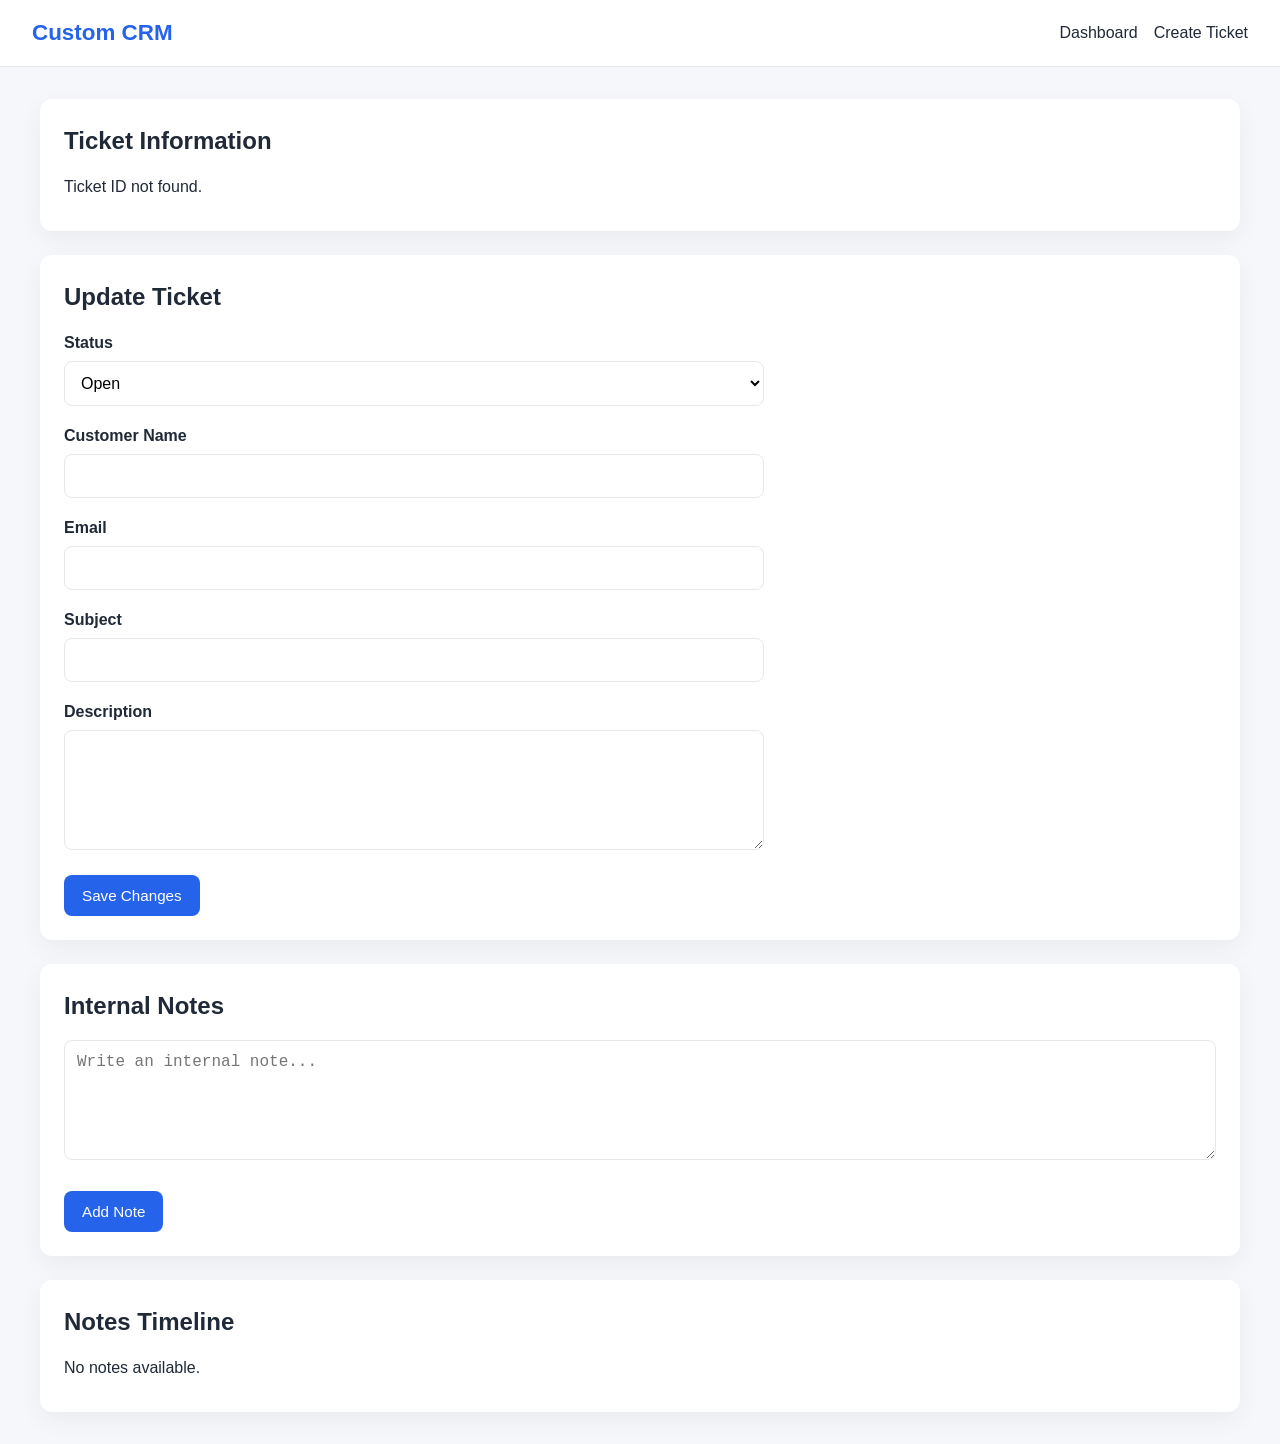
==== custom-crm/frontend/ticket.html @ c986c185 "Frontend Implementation & CORS fixed" ====
<!DOCTYPE html>
<html lang="en">

<head>

    <meta charset="UTF-8">

    <meta name="viewport"
          content="width=device-width, initial-scale=1.0">

    <title>Ticket Details | Custom CRM</title>

    <link rel="stylesheet"
          href="css/style.css">

</head>

<body>

<nav class="navbar">

    <div class="logo">

        Custom CRM

    </div>

    <div class="nav-links">

        <a href="index.html">
            Dashboard
        </a>

        <a href="create.html">
            Create Ticket
        </a>

    </div>

</nav>

<main class="container">

    <!-- Ticket Information -->

    <section class="card">

        <h2>Ticket Information</h2>

        <div id="ticketInformation">

            <div class="loading">

                Loading ticket...

            </div>

        </div>

    </section>

    <!-- Update Ticket -->

    <section class="card">

        <h2>Update Ticket</h2>

        <form id="updateForm">

            <div class="form-group">

                <label>Status</label>

                <select id="status">

                    <option>Open</option>

                    <option>In Progress</option>

                    <option>Closed</option>

                </select>

            </div>

            <div class="form-group">

                <label>Customer Name</label>

                <input
                    id="customerName">

            </div>

            <div class="form-group">

                <label>Email</label>

                <input
                    id="customerEmail">

            </div>

            <div class="form-group">

                <label>Subject</label>

                <input
                    id="subject">

            </div>

            <div class="form-group">

                <label>Description</label>

                <textarea
                    id="description"></textarea>

            </div>

            <button
                type="submit"
                id="saveButton"
                class="btn-primary">

                Save Changes

            </button>

        </form>

        <div
            id="updateMessage"
            class="message hidden">

        </div>

    </section>

    <!-- Internal Notes -->

    <section class="card">

        <h2>Internal Notes</h2>

        <textarea
            id="noteText"
            placeholder="Write an internal note..."></textarea>

        <br><br>

        <button
            id="noteButton"
            class="btn-primary">

            Add Note

        </button>

    </section>

    <!-- Timeline -->

    <section class="card">

        <h2>Notes Timeline</h2>

        <div id="notesTimeline">

            <p>No notes available.</p>

        </div>

    </section>

</main>

<script src="js/api.js"></script>
<script src="js/ticket.js"></script>

</body>

</html>
---- custom-crm/frontend/css/style.css ----
/*
---------------------------------------------------------
Custom CRM
Global Stylesheet

This file contains the shared styling used across every
page of the CRM. Keeping all styles here ensures a
consistent look and makes future changes easier.
---------------------------------------------------------
*/

/* ---------- Reset ---------- */

* {
    margin: 0;
    padding: 0;
    box-sizing: border-box;
}

/* ---------- Variables ---------- */

:root {

    --primary: #2563EB;
    --primary-hover: #1D4ED8;

    --success: #22C55E;
    --warning: #F59E0B;
    --closed: #9CA3AF;
    --danger: #EF4444;

    --background: #F5F7FB;
    --card: #FFFFFF;

    --text: #1F2937;
    --muted: #6B7280;

    --border: #E5E7EB;

    --shadow:
        0 8px 24px rgba(0,0,0,0.05);

    --radius: 12px;

}

/* ---------- Body ---------- */

body {

    font-family: Arial, Helvetica, sans-serif;

    background: var(--background);

    color: var(--text);

    line-height: 1.5;

}

/* ---------- Navigation ---------- */

.navbar {

    background: white;

    border-bottom: 1px solid var(--border);

    padding: 16px 32px;

    display: flex;

    justify-content: space-between;

    align-items: center;

    flex-wrap: wrap;

}

.logo {

    font-size: 1.4rem;

    font-weight: bold;

    color: var(--primary);

}

.nav-links {

    display: flex;

    gap: 16px;

}

.nav-links a {

    text-decoration: none;

    color: var(--text);

    font-weight: 500;

}

.nav-links a:hover {

    color: var(--primary);

}

/* ---------- Layout ---------- */
/* ---------- Toolbar ---------- */

.toolbar {

    display: flex;

    gap: 12px;

    flex-wrap: wrap;

    align-items: center;

}

.toolbar input {

    flex: 1;

    min-width: 260px;

}

.toolbar select {

    width: 180px;

}

.toolbar button {

    white-space: nowrap;

}

.container {

    width: min(1200px, 95%);

    margin: 32px auto;

}

/* ---------- Cards ---------- */

.card {

    background: var(--card);

    border-radius: var(--radius);

    padding: 24px;

    box-shadow: var(--shadow);

    margin-bottom: 24px;

}

/* ---------- Typography ---------- */

h1,
h2,
h3 {

    margin-bottom: 16px;

}

p {

    margin-bottom: 8px;

}

/* ---------- Forms ---------- */

.form-group {

    margin-bottom: 18px;

}

label {

    display: block;

    margin-bottom: 6px;

    font-weight: 600;

}

input,
textarea,
select {

    width: 100%;

    padding: 12px;

    border: 1px solid var(--border);

    border-radius: 8px;

    font-size: 1rem;

    background: white;

}

textarea {

    resize: vertical;

    min-height: 120px;

}

input:focus,
textarea:focus,
select:focus {

    outline: none;

    border-color: var(--primary);

}

/* ---------- Buttons ---------- */

button {

    cursor: pointer;

    border: none;

    border-radius: 8px;

    padding: 12px 18px;

    font-size: 0.95rem;

    transition: 0.2s;

}

.btn-primary {

    background: var(--primary);

    color: white;

}

.btn-primary:hover {

    background: var(--primary-hover);

}

.btn-secondary {

    background: white;

    border: 1px solid var(--border);

}

.btn-secondary:hover {

    background: #f3f4f6;

}

button:disabled {

    opacity: .6;

    cursor: not-allowed;

}

/* ---------- Status Badges ---------- */

.status {

    display: inline-block;

    padding: 5px 12px;

    border-radius: 999px;

    color: white;

    font-size: .85rem;

    font-weight: bold;

}

.status-open {

    background: var(--success);

}

.status-progress {

    background: var(--warning);

}

.status-closed {

    background: var(--closed);

}

/* ---------- Table ---------- */

table {

    width: 100%;

    border-collapse: collapse;

}

th,
td {

    padding: 14px;

    border-bottom: 1px solid var(--border);

    text-align: left;

}

th {

    background: #F9FAFB;

}

/* ---------- Utility ---------- */

.text-center {

    text-align: center;

}

.hidden {

    display: none;

}

.mt-2 {

    margin-top: 16px;

}

.mb-2 {

    margin-bottom: 16px;

}

.message {

    margin-top: 16px;

    padding: 12px;

    border-radius: 8px;

}

.success {

    background: #DCFCE7;

    color: #166534;

}

.error {

    background: #FEE2E2;

    color: #991B1B;

}

/* ---------- Loading ---------- */

.loading {

    text-align: center;

    padding: 32px;

    color: var(--muted);

}

/* ---------- Responsive ---------- */

@media (max-width: 768px) {

    .navbar {

        flex-direction: column;

        gap: 16px;

        align-items: flex-start;

    }

    .nav-links {

        flex-wrap: wrap;

    }

    table,
    thead,
    tbody,
    th,
    td,
    tr {

        display: block;

    }

    thead {

        display: none;

    }

    tr {

        background: white;

        margin-bottom: 16px;

        padding: 12px;

        border-radius: 12px;

        box-shadow: var(--shadow);

    }

    td {

        border: none;

        padding: 8px 0;

    }

}

/* ---------- Form Width ---------- */

form {

    max-width: 700px;

}

/* ---------- Messages ---------- */

.message {

    margin-top: 20px;

}

.message.success {

    background: #DCFCE7;

    color: #166534;

    border: 1px solid #86EFAC;

}

.message.error {

    background: #FEE2E2;

    color: #991B1B;

    border: 1px solid #FCA5A5;

}

/* ---------- Ticket Information ---------- */

.info-grid {

    display: grid;

    grid-template-columns: repeat(auto-fit, minmax(280px, 1fr));

    gap: 20px;

}

.info-item {

    margin-bottom: 16px;

}

.info-label {

    font-weight: bold;

    color: var(--muted);

    margin-bottom: 4px;

}

.info-value {

    word-break: break-word;

}

/* ---------- Notes ---------- */

.note {

    border-left: 4px solid var(--primary);

    background: #F9FAFB;

    padding: 16px;

    margin-bottom: 16px;

    border-radius: 8px;

}

.note-time {

    margin-top: 10px;

    color: var(--muted);

    font-size: .85rem;

}

/* ---------- Form Buttons ---------- */

.button-group {

    display: flex;

    gap: 12px;

    flex-wrap: wrap;

}
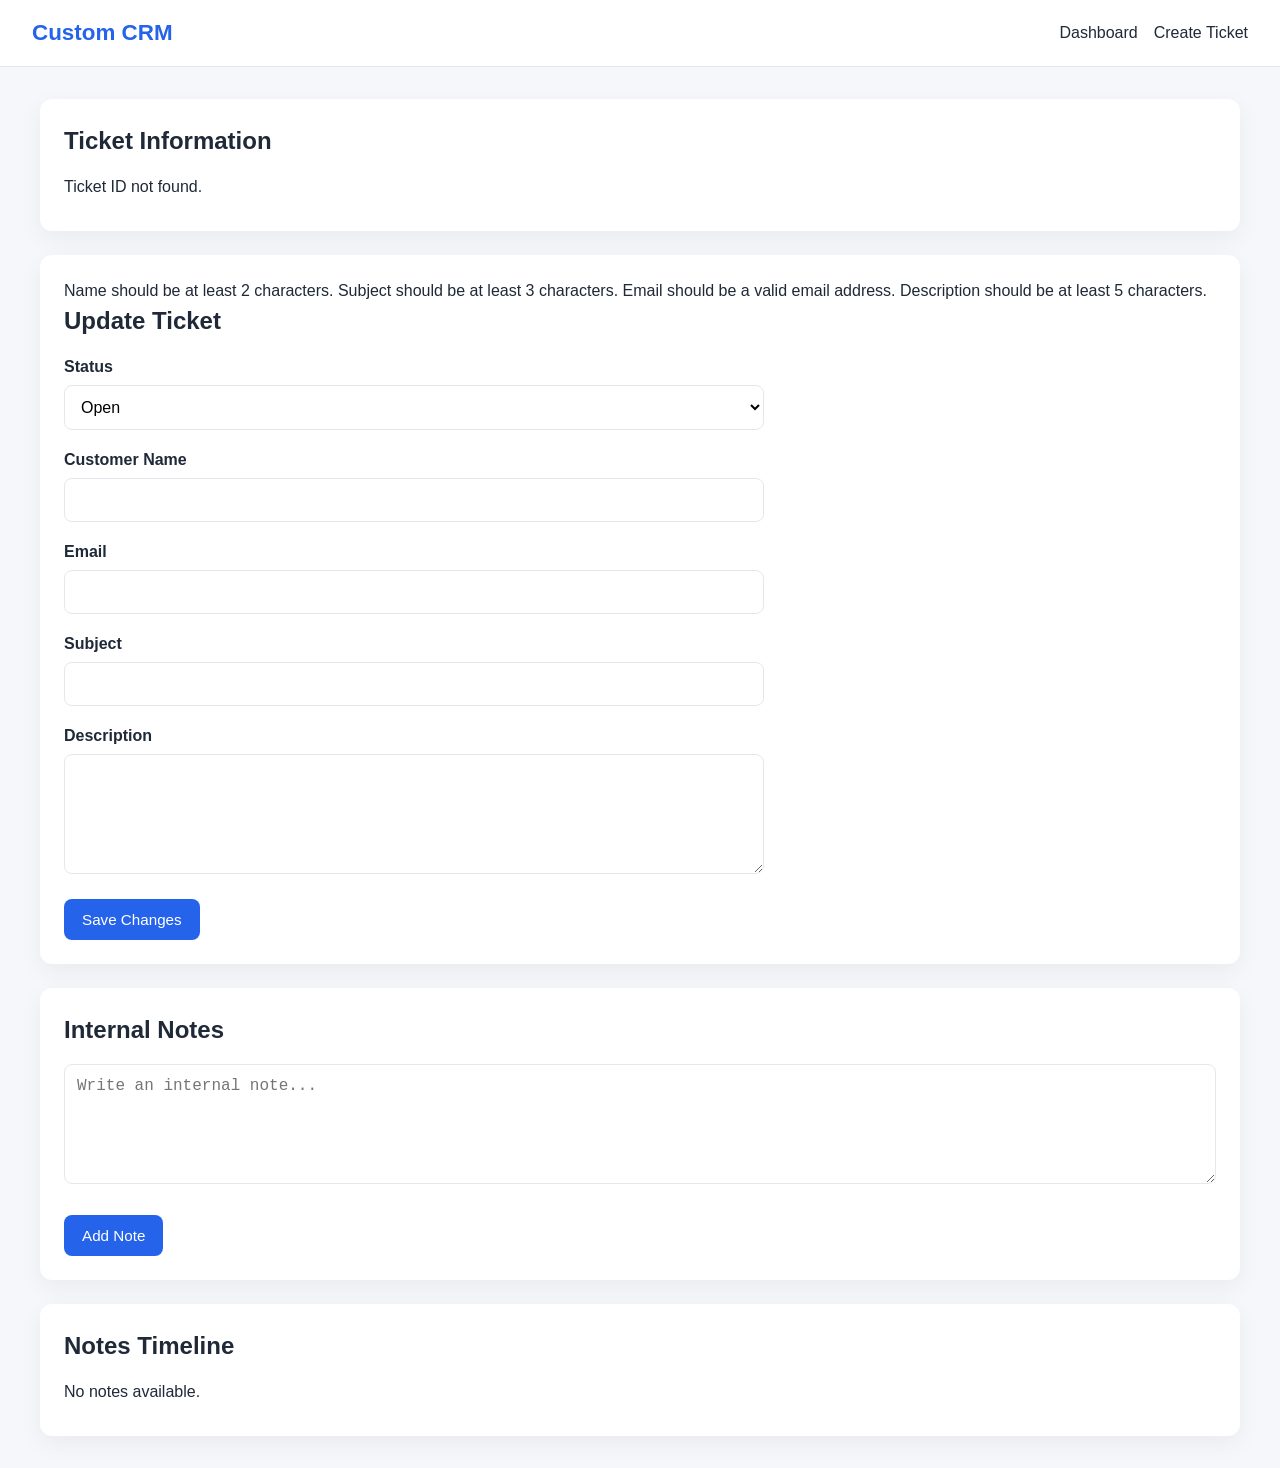
==== commit 83f779a6: "Minor fixes v2" ====
--- a/custom-crm/frontend/ticket.html
+++ b/custom-crm/frontend/ticket.html
@@ -62,6 +62,10 @@
     <!-- Update Ticket -->
 
     <section class="card">
+        Name should be at least 2 characters.
+        Subject should be at least 3 characters.
+        Email should be a valid email address.
+        Description should be at least 5 characters.
 
         <h2>Update Ticket</h2>
 
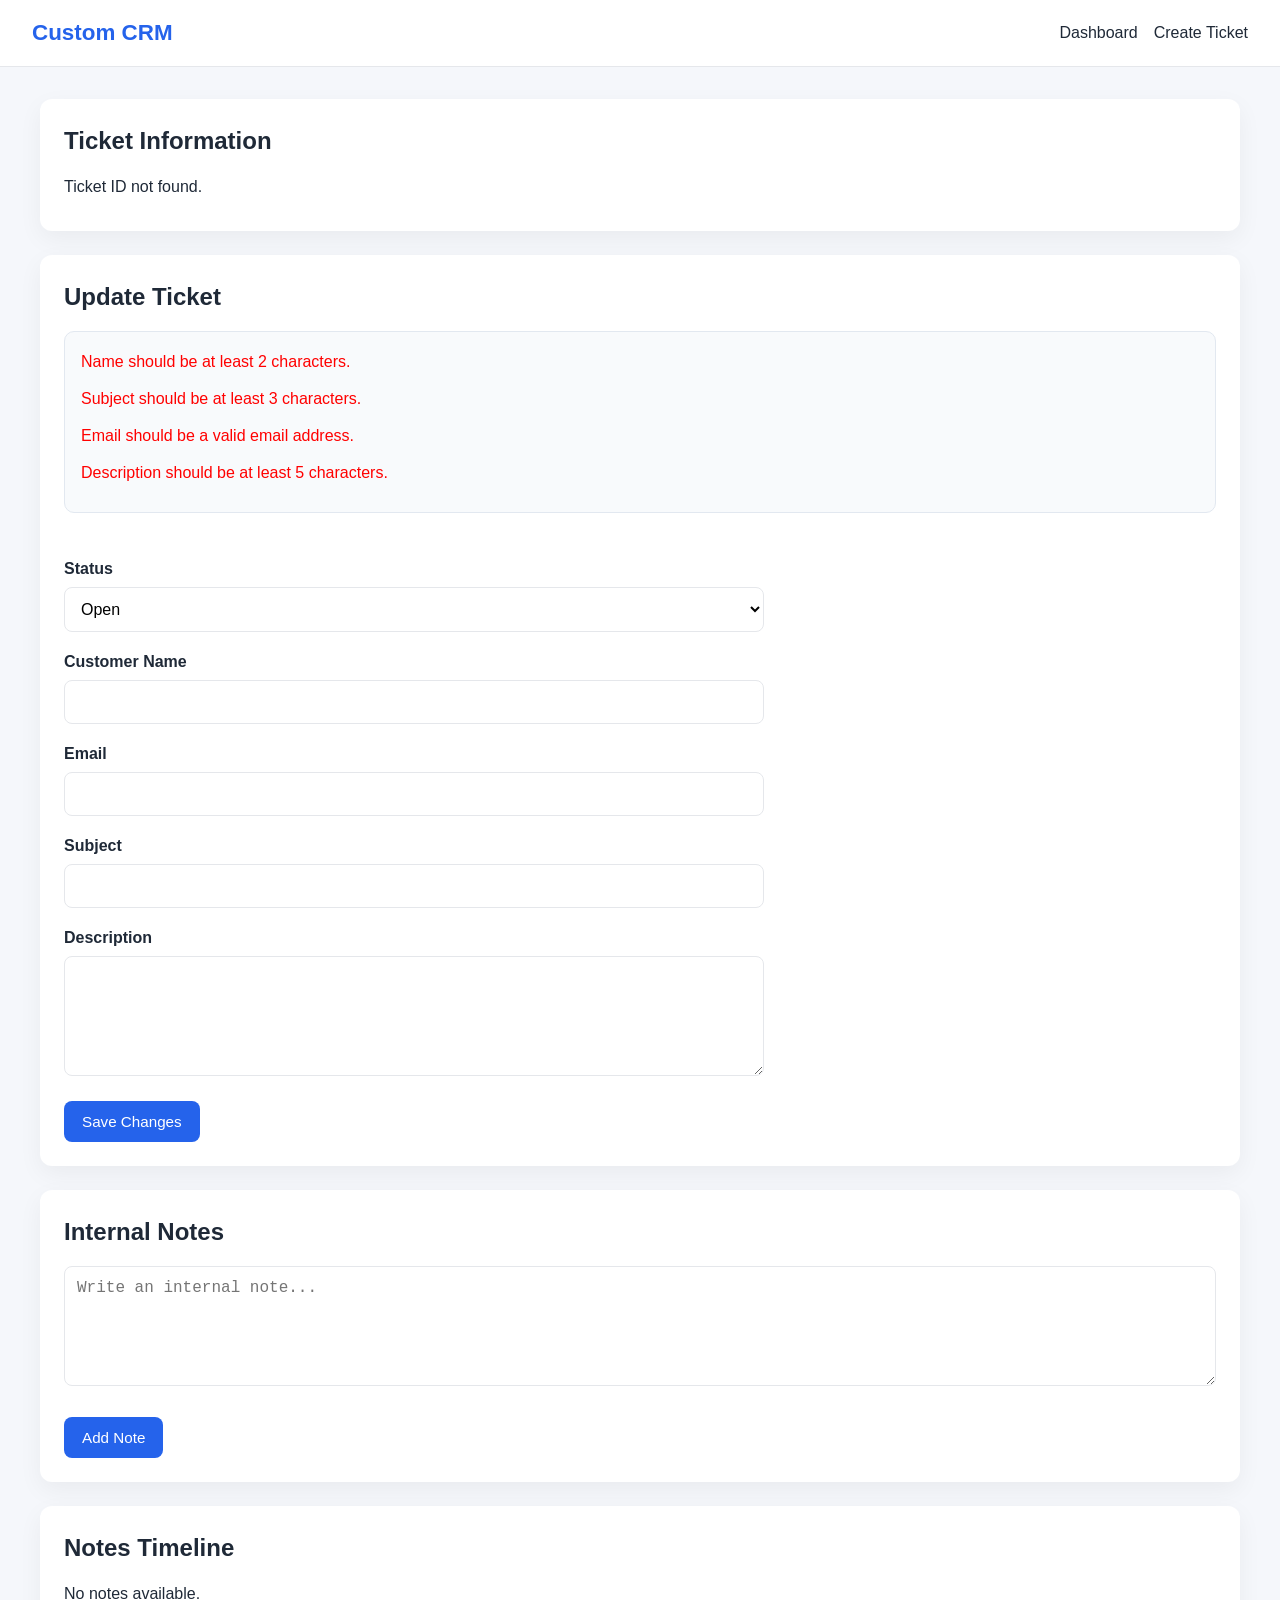
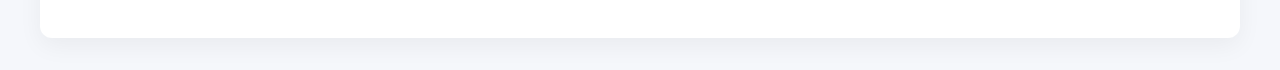
==== commit b149bc99: "Frontend HTML changes" ====
--- a/custom-crm/frontend/ticket.html
+++ b/custom-crm/frontend/ticket.html
@@ -62,12 +62,15 @@
     <!-- Update Ticket -->
 
     <section class="card">
-        Name should be at least 2 characters.
-        Subject should be at least 3 characters.
-        Email should be a valid email address.
-        Description should be at least 5 characters.
-
         <h2>Update Ticket</h2>
+        <div class="form-help">
+            <p style="color: red;">Name should be at least 2 characters.</p>
+            <p style="color: red;">Subject should be at least 3 characters.</p>
+            <p style="color: red;">Email should be a valid email address.</p>
+            <p style="color: red;">Description should be at least 5 characters.</p>
+            <p> </p>
+        </div>
+        <br>
 
         <form id="updateForm">
 
--- a/custom-crm/frontend/css/style.css
+++ b/custom-crm/frontend/css/style.css
@@ -293,6 +293,24 @@
 
     cursor: not-allowed;
 
+}
+
+.form-help {
+    margin-bottom: 20px;
+    padding: 16px;
+    background: #F8FAFC;
+    border: 1px solid #E2E8F0;
+    border-radius: 10px;
+    color: var(--muted);
+    line-height: 1.7;
+}
+
+.form-help p {
+    margin: 0 0 10px;
+}
+
+.form-help p:last-child {
+    margin-bottom: 0;
 }
 
 /* ---------- Status Badges ---------- */
